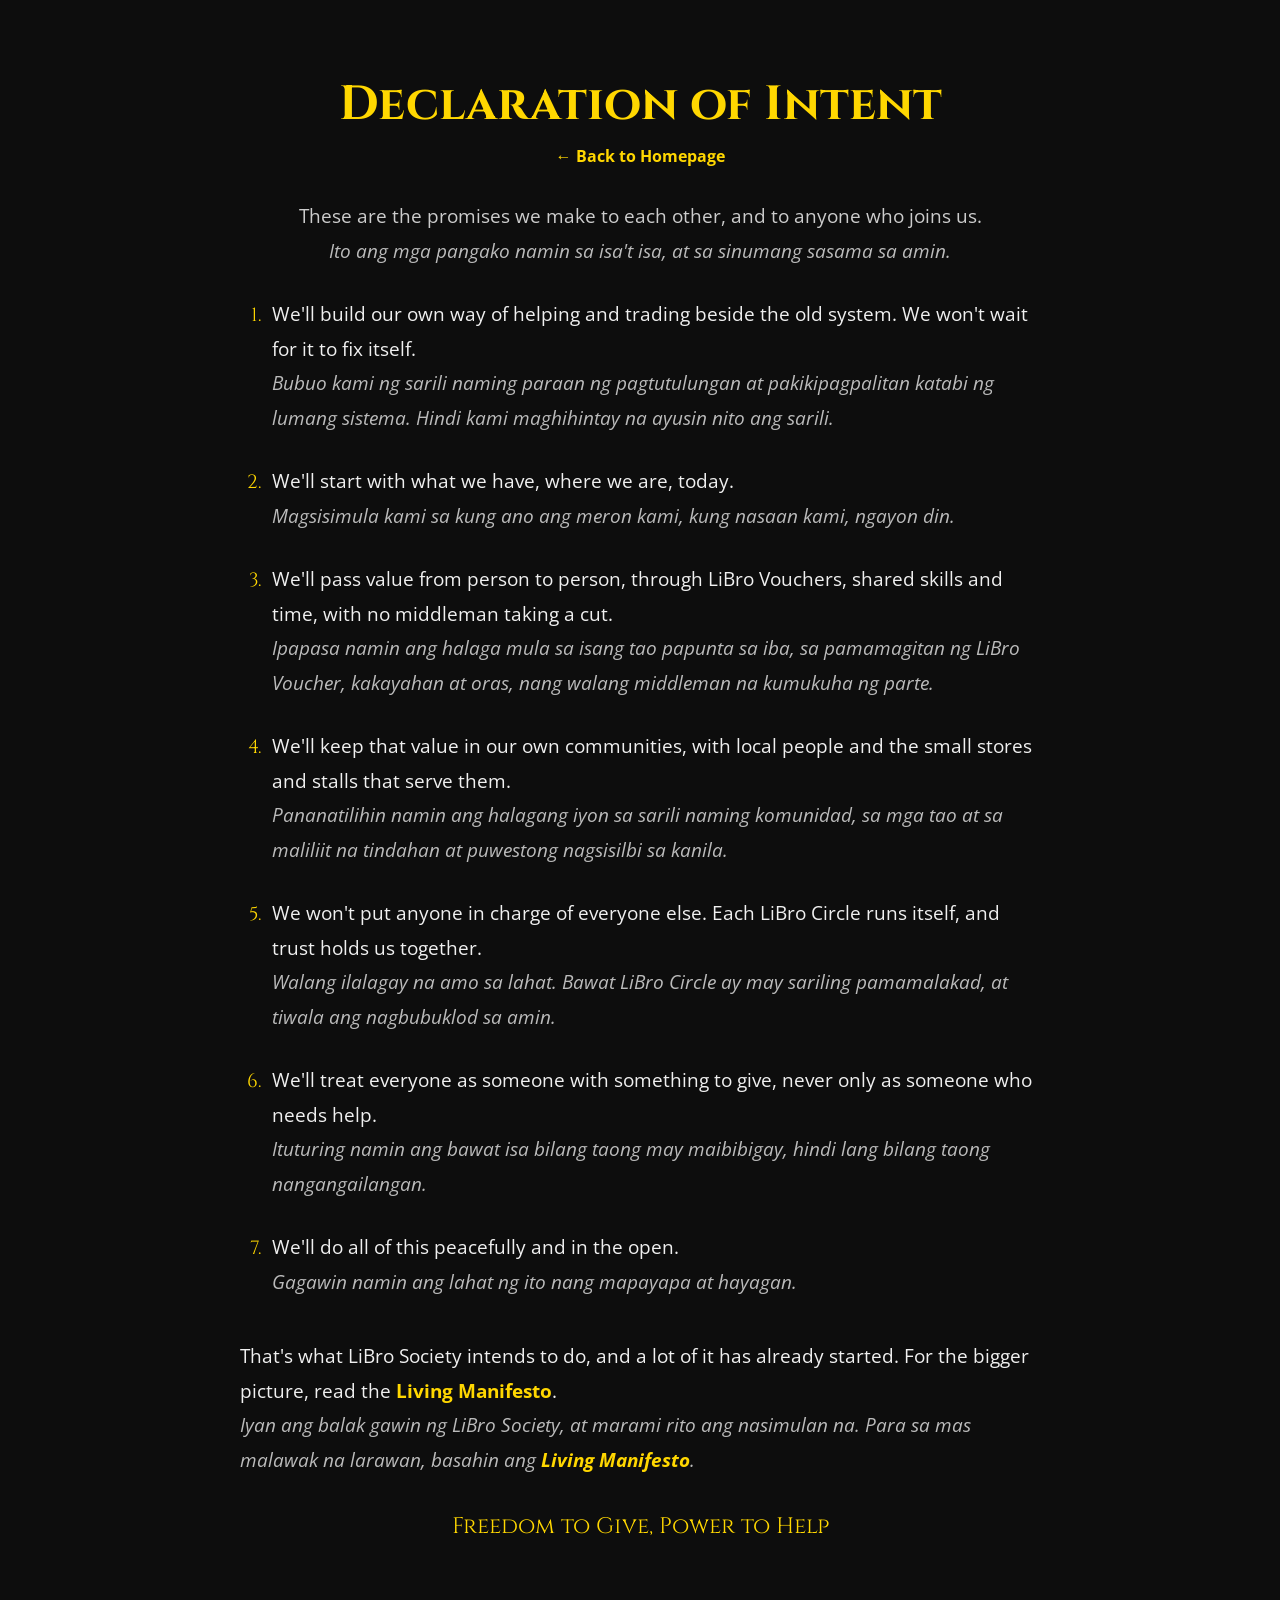
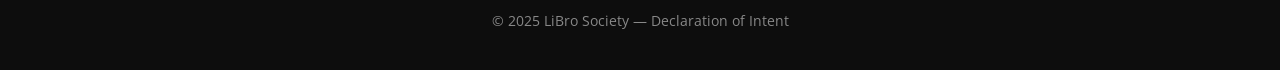
==== declaration-of-intent.html @ 7d2fedaa "Rewrite the Declaration of Intent as plain, concrete promises Replace the "Not X. Y." slogan lines w" ====
<!DOCTYPE html>
<html lang="en">
<head>
  <meta charset="UTF-8" />
  <meta name="viewport" content="width=device-width, initial-scale=1.0"/>
  <meta name="description" content="The Declaration of Intent of LiBro Society: the promises we make to each other and to anyone who joins us." />
  <title>Declaration of Intent | LiBro Society</title>
  <link href="https://fonts.googleapis.com/css2?family=Cinzel:wght@600&family=Open+Sans&display=swap" rel="stylesheet">
  <style>
    body {
      background-color: #0d0d0d;
      color: #f0f0f0;
      font-family: 'Open Sans', sans-serif;
      padding: 2rem;
    }
    h1 {
      font-family: 'Cinzel', serif;
      color: #ffd700;
      font-size: 3rem;
      text-align: center;
      margin-bottom: 0.5rem;
    }
    .back-link {
      text-align: center;
      margin-bottom: 2rem;
    }
    .back-link a,
    .scroll a {
      color: #ffd700;
      text-decoration: none;
      font-weight: bold;
    }
    .back-link a:hover,
    .scroll a:hover {
      text-decoration: underline;
    }
    .scroll {
      max-width: 800px;
      margin: auto;
      line-height: 1.8;
      font-size: 1.2rem;
    }
    .scroll p {
      margin: 0 0 1.8rem;
    }
    .intro {
      text-align: center;
      color: #cccccc;
    }
    .promises {
      margin: 0 0 2.5rem;
      padding-left: 1.6rem;
    }
    .promises li {
      margin-bottom: 1.8rem;
      padding-left: 0.4rem;
    }
    .promises li::marker {
      font-family: 'Cinzel', serif;
      color: #ffd700;
    }
    .tagalog {
      display: block;
      color: #bbbbbb;
      font-style: italic;
    }
    .motto {
      font-family: 'Cinzel', serif;
      color: #ffd700;
      text-align: center;
      font-size: 1.4rem;
      margin-top: 3rem;
    }
    footer {
      text-align: center;
      margin-top: 4rem;
      font-size: 0.9rem;
      color: #888;
    }
    @media (max-width: 600px) {
      body { padding: 1rem; }
      h1 { font-size: 2.2rem; }
      .scroll { font-size: 1.05rem; }
      .motto { font-size: 1.15rem; }
    }
  </style>
</head>
<body>

  <h1>Declaration of Intent</h1>
  <div class="back-link">
    <a href="index.html">&larr; Back to Homepage</a>
  </div>

  <div class="scroll">
    <p class="intro">
      These are the promises we make to each other, and to anyone who joins us.
      <span class="tagalog" lang="tl">Ito ang mga pangako namin sa isa't isa, at sa sinumang sasama sa amin.</span>
    </p>

    <ol class="promises">
      <li>
        We'll build our own way of helping and trading beside the old system. We won't wait for it to fix itself.
        <span class="tagalog" lang="tl">Bubuo kami ng sarili naming paraan ng pagtutulungan at pakikipagpalitan katabi ng lumang sistema. Hindi kami maghihintay na ayusin nito ang sarili.</span>
      </li>
      <li>
        We'll start with what we have, where we are, today.
        <span class="tagalog" lang="tl">Magsisimula kami sa kung ano ang meron kami, kung nasaan kami, ngayon din.</span>
      </li>
      <li>
        We'll pass value from person to person, through LiBro Vouchers, shared skills and time, with no middleman taking a cut.
        <span class="tagalog" lang="tl">Ipapasa namin ang halaga mula sa isang tao papunta sa iba, sa pamamagitan ng LiBro Voucher, kakayahan at oras, nang walang middleman na kumukuha ng parte.</span>
      </li>
      <li>
        We'll keep that value in our own communities, with local people and the small stores and stalls that serve them.
        <span class="tagalog" lang="tl">Pananatilihin namin ang halagang iyon sa sarili naming komunidad, sa mga tao at sa maliliit na tindahan at puwestong nagsisilbi sa kanila.</span>
      </li>
      <li>
        We won't put anyone in charge of everyone else. Each LiBro Circle runs itself, and trust holds us together.
        <span class="tagalog" lang="tl">Walang ilalagay na amo sa lahat. Bawat LiBro Circle ay may sariling pamamalakad, at tiwala ang nagbubuklod sa amin.</span>
      </li>
      <li>
        We'll treat everyone as someone with something to give, never only as someone who needs help.
        <span class="tagalog" lang="tl">Ituturing namin ang bawat isa bilang taong may maibibigay, hindi lang bilang taong nangangailangan.</span>
      </li>
      <li>
        We'll do all of this peacefully and in the open.
        <span class="tagalog" lang="tl">Gagawin namin ang lahat ng ito nang mapayapa at hayagan.</span>
      </li>
    </ol>

    <p>
      That's what LiBro Society intends to do, and a lot of it has already started. For the bigger picture, read the <a href="living-manifesto.html">Living Manifesto</a>.
      <span class="tagalog" lang="tl">Iyan ang balak gawin ng LiBro Society, at marami rito ang nasimulan na. Para sa mas malawak na larawan, basahin ang <a href="living-manifesto.html">Living Manifesto</a>.</span>
    </p>

    <p class="motto">Freedom to Give, Power to Help</p>
  </div>

  <footer>&copy; 2025 LiBro Society — Declaration of Intent</footer>

</body>
</html>
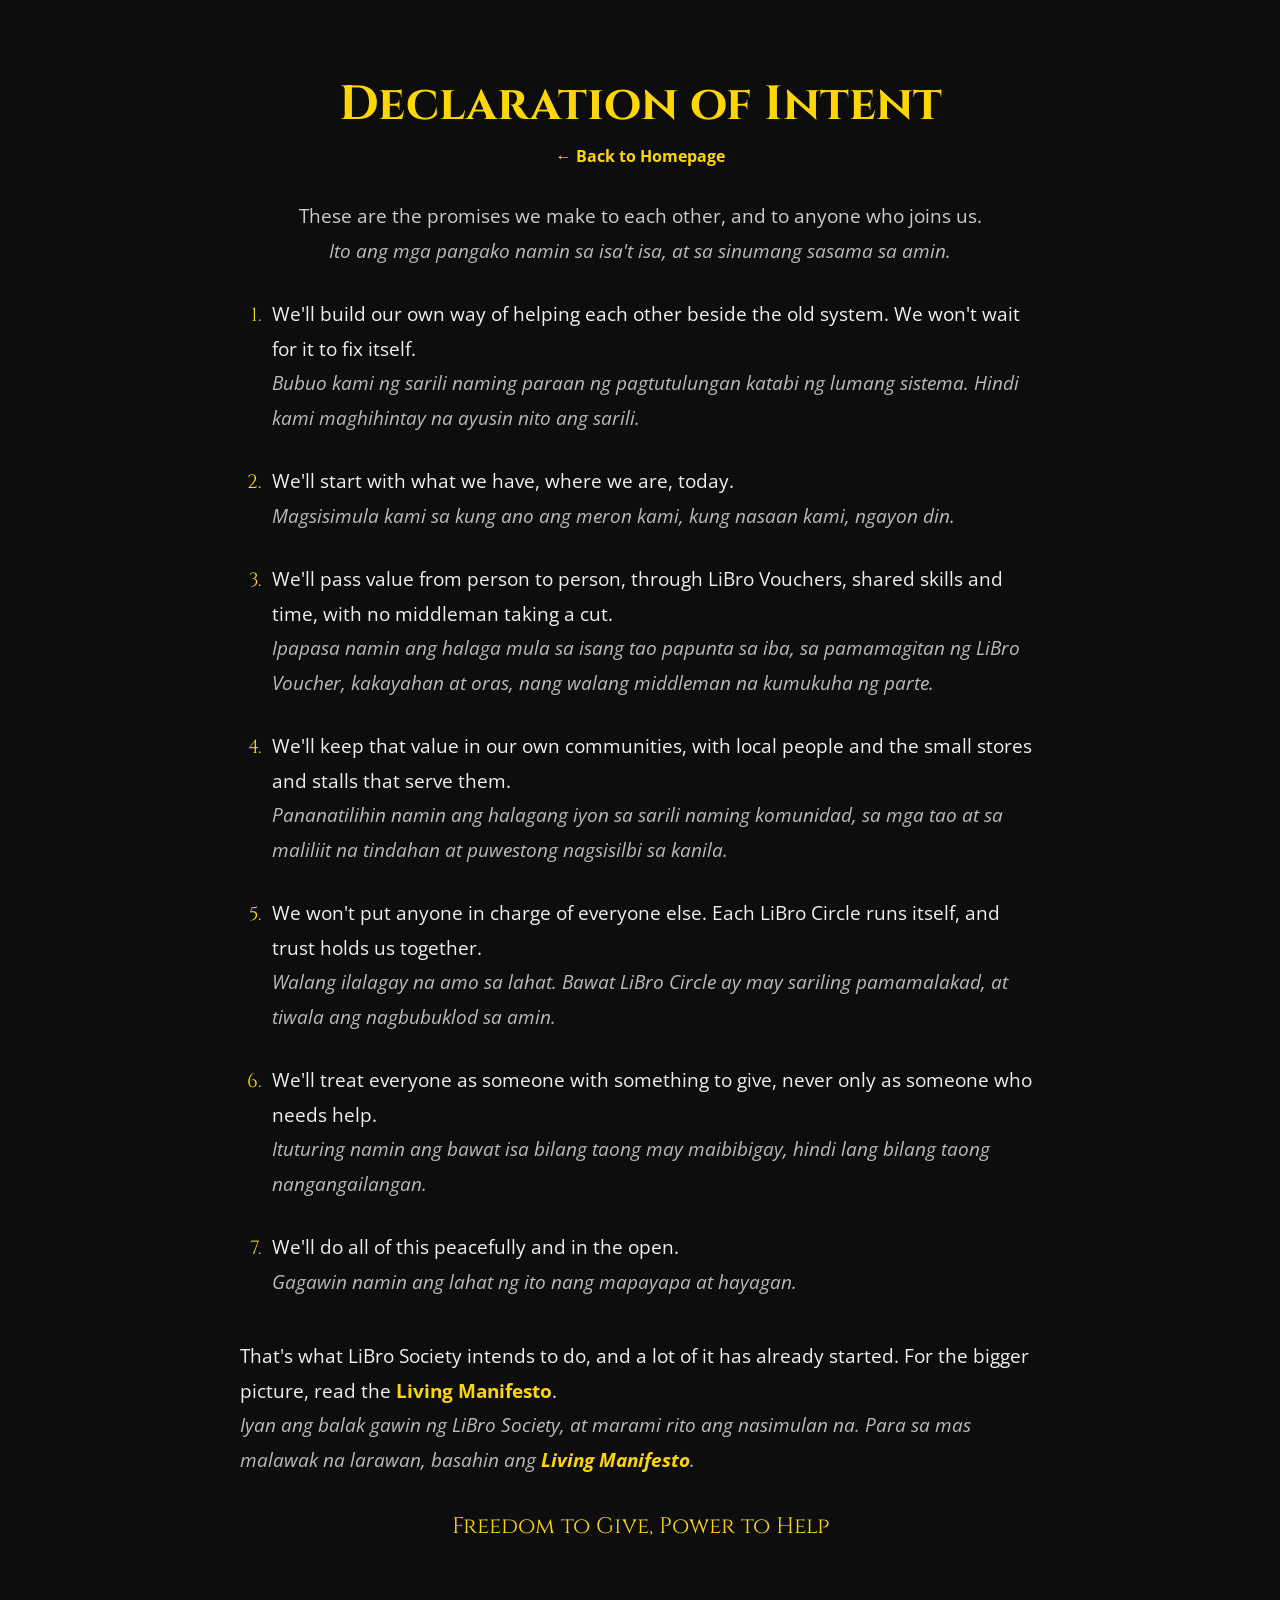
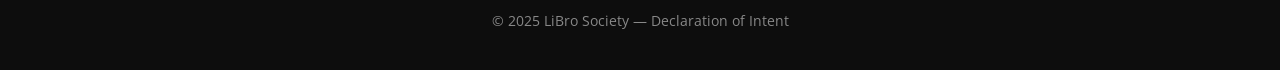
==== commit 3ed62094: "Drop the "not charity" line and earning and trading wording Show that everyone gives and is helped i" ====
--- a/declaration-of-intent.html
+++ b/declaration-of-intent.html
@@ -100,8 +100,8 @@
 
     <ol class="promises">
       <li>
-        We'll build our own way of helping and trading beside the old system. We won't wait for it to fix itself.
-        <span class="tagalog" lang="tl">Bubuo kami ng sarili naming paraan ng pagtutulungan at pakikipagpalitan katabi ng lumang sistema. Hindi kami maghihintay na ayusin nito ang sarili.</span>
+        We'll build our own way of helping each other beside the old system. We won't wait for it to fix itself.
+        <span class="tagalog" lang="tl">Bubuo kami ng sarili naming paraan ng pagtutulungan katabi ng lumang sistema. Hindi kami maghihintay na ayusin nito ang sarili.</span>
       </li>
       <li>
         We'll start with what we have, where we are, today.
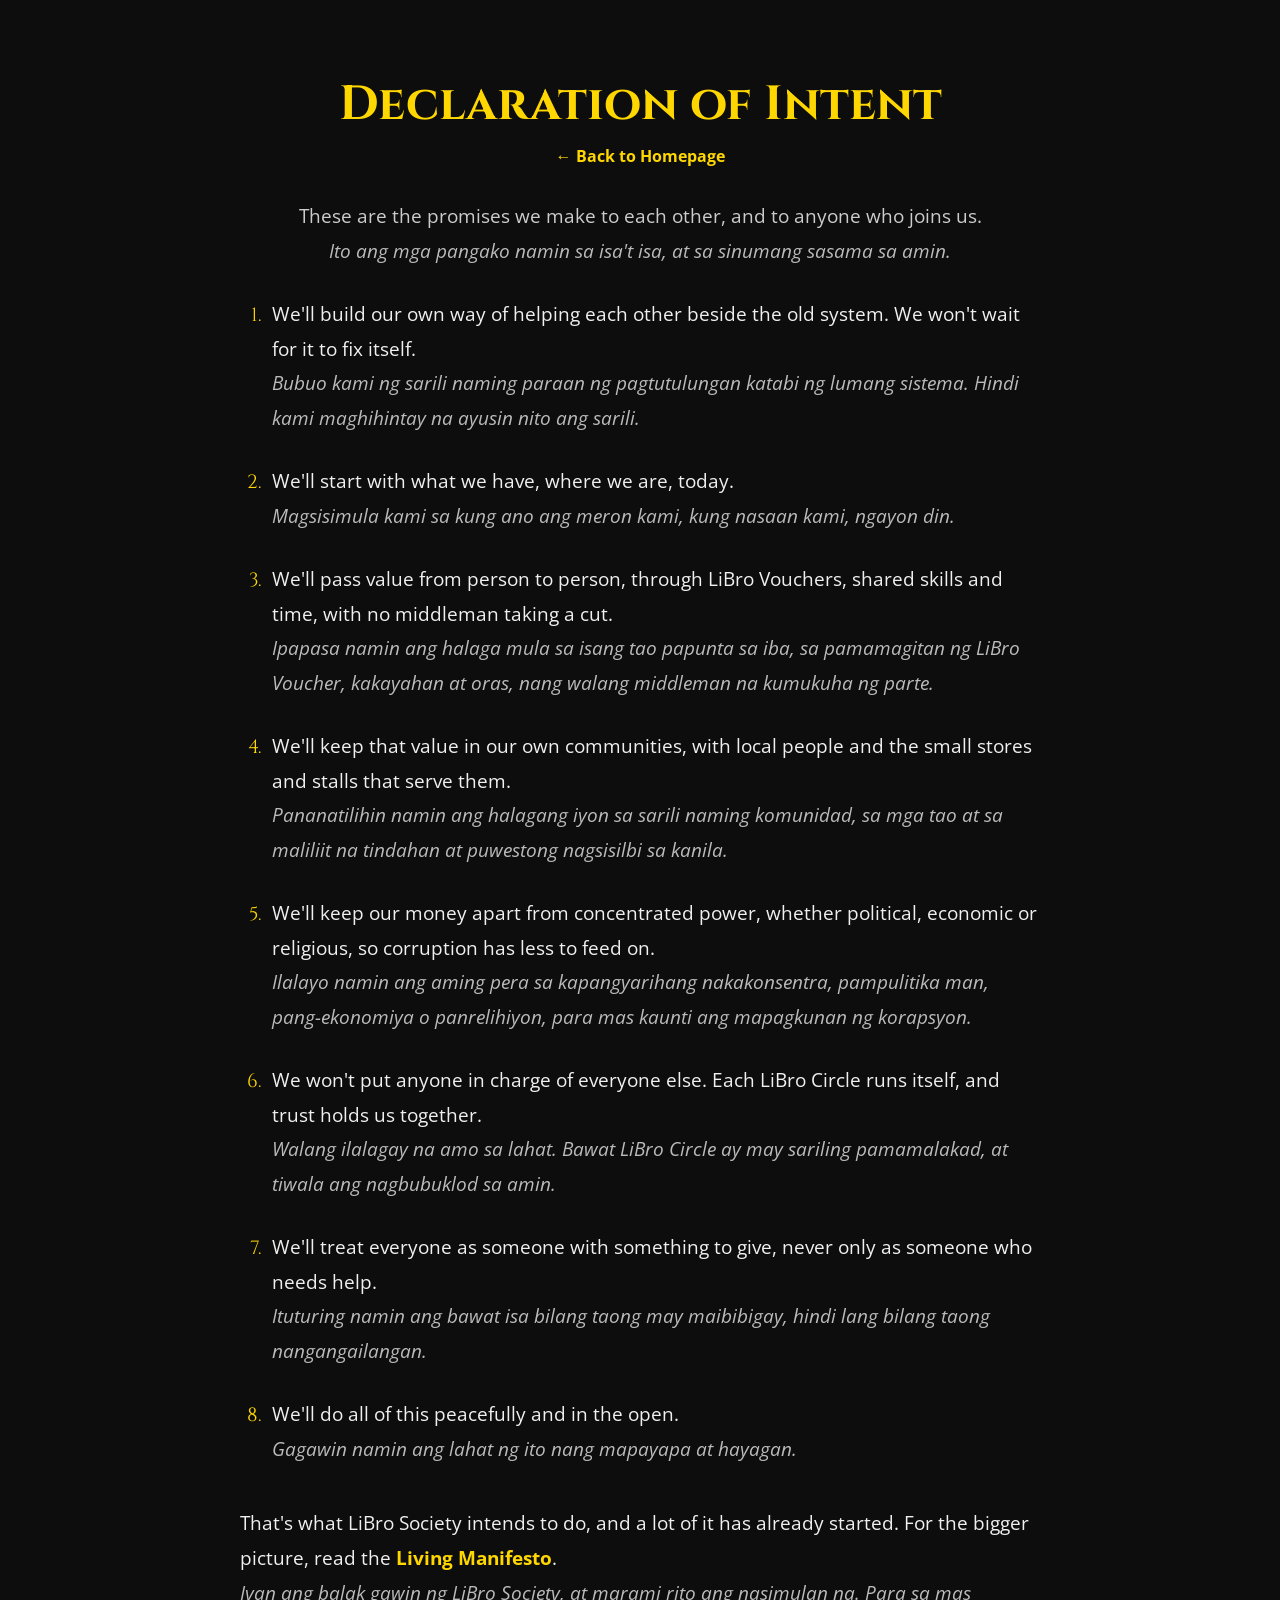
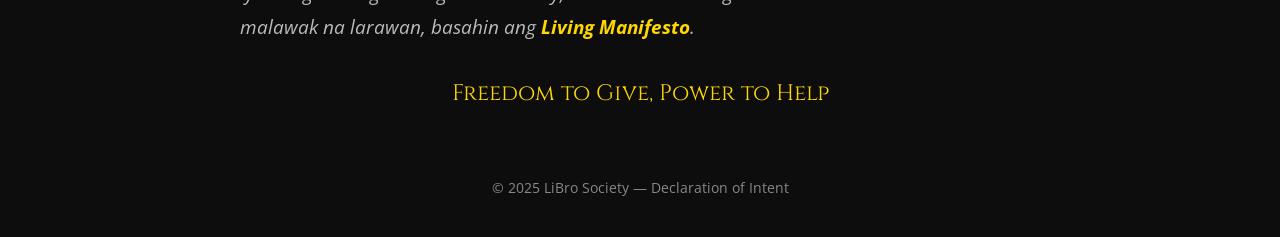
==== commit 0e67960f: "Add a stand against corruption to both manifesto pages Explain that corruption grows where money and" ====
--- a/declaration-of-intent.html
+++ b/declaration-of-intent.html
@@ -116,6 +116,10 @@
         <span class="tagalog" lang="tl">Pananatilihin namin ang halagang iyon sa sarili naming komunidad, sa mga tao at sa maliliit na tindahan at puwestong nagsisilbi sa kanila.</span>
       </li>
       <li>
+        We'll keep our money apart from concentrated power, whether political, economic or religious, so corruption has less to feed on.
+        <span class="tagalog" lang="tl">Ilalayo namin ang aming pera sa kapangyarihang nakakonsentra, pampulitika man, pang-ekonomiya o panrelihiyon, para mas kaunti ang mapagkunan ng korapsyon.</span>
+      </li>
+      <li>
         We won't put anyone in charge of everyone else. Each LiBro Circle runs itself, and trust holds us together.
         <span class="tagalog" lang="tl">Walang ilalagay na amo sa lahat. Bawat LiBro Circle ay may sariling pamamalakad, at tiwala ang nagbubuklod sa amin.</span>
       </li>
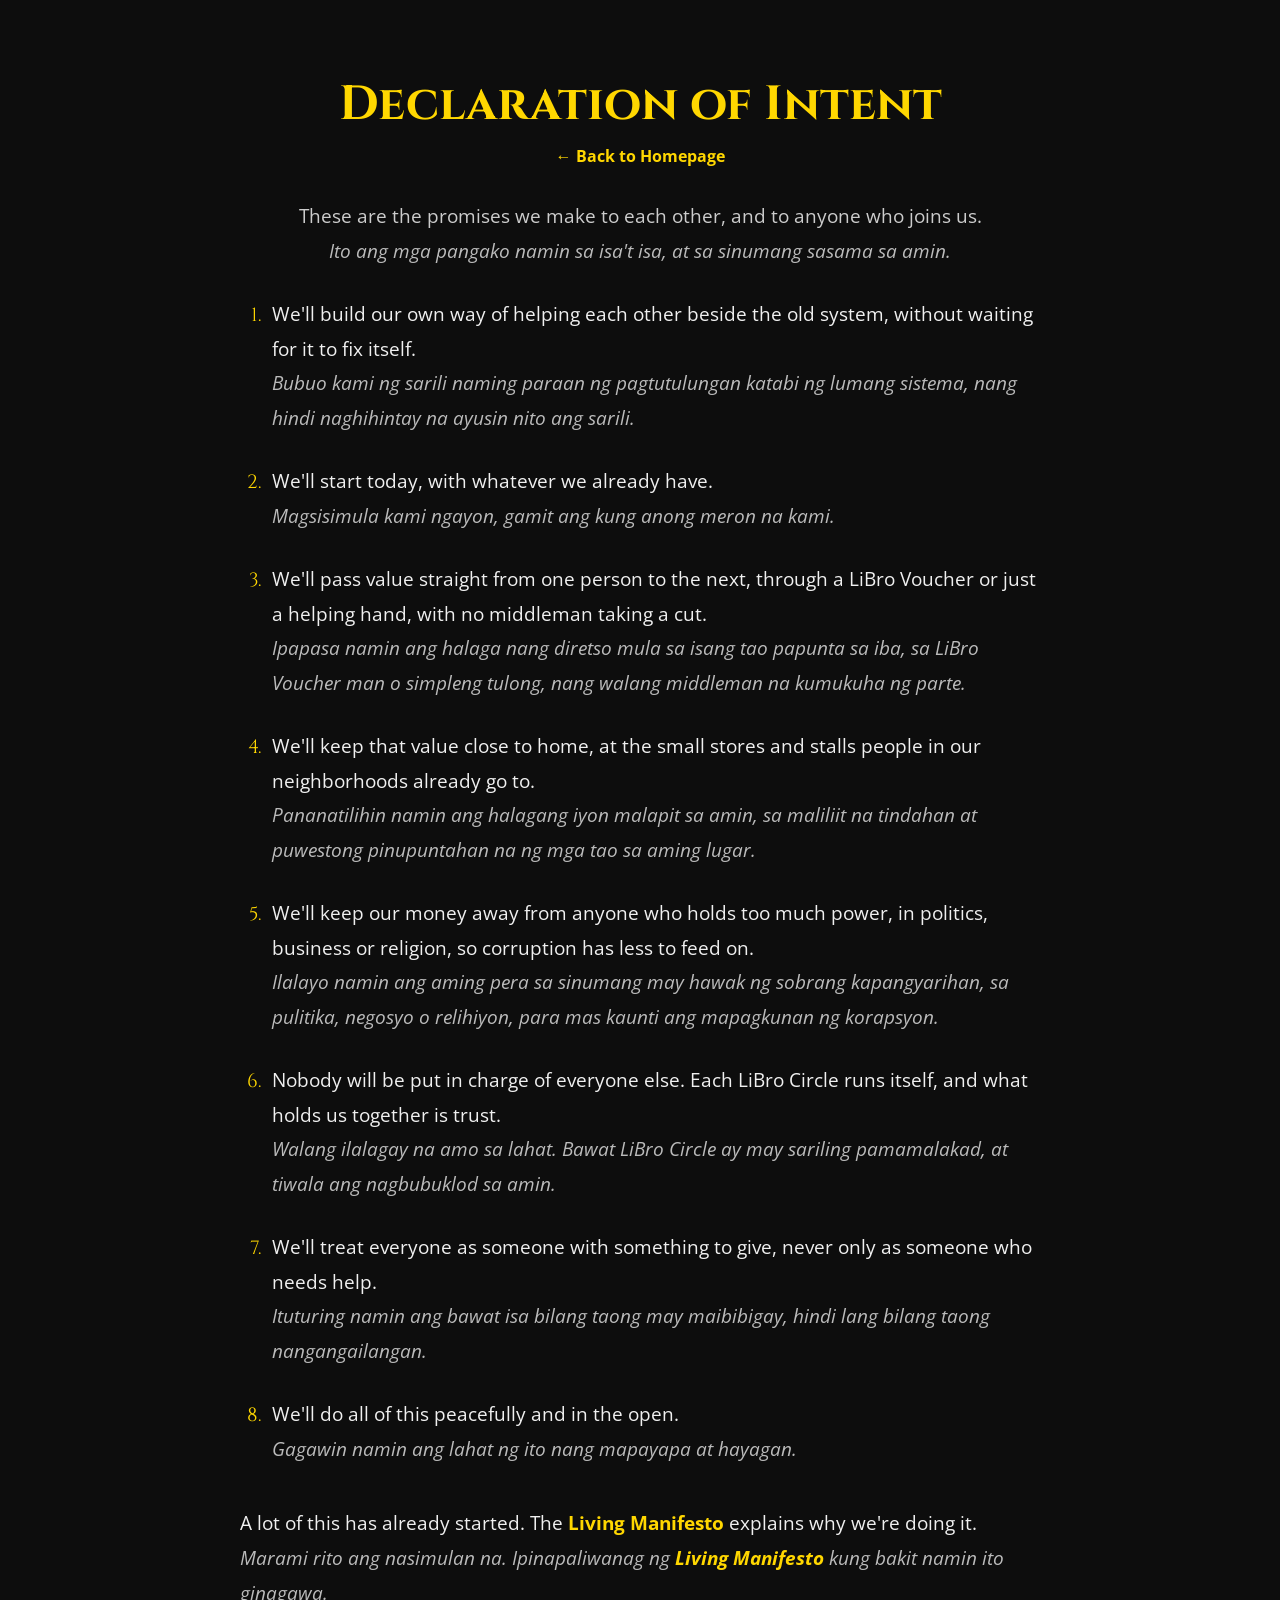
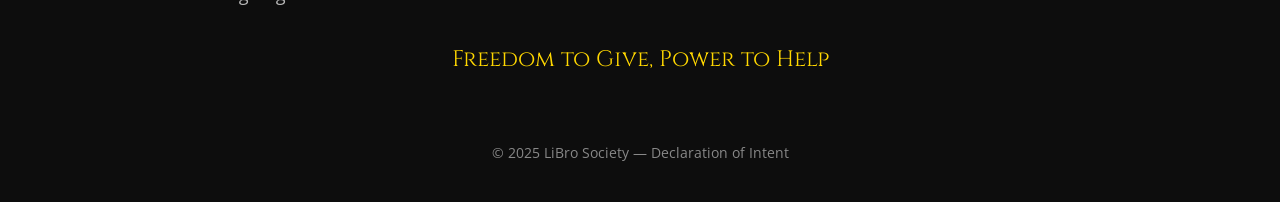
==== commit a8db9043: "Humanize the Living Manifesto and Declaration of Intent Break up the three-item lists, cut one-line " ====
--- a/declaration-of-intent.html
+++ b/declaration-of-intent.html
@@ -100,27 +100,27 @@
 
     <ol class="promises">
       <li>
-        We'll build our own way of helping each other beside the old system. We won't wait for it to fix itself.
-        <span class="tagalog" lang="tl">Bubuo kami ng sarili naming paraan ng pagtutulungan katabi ng lumang sistema. Hindi kami maghihintay na ayusin nito ang sarili.</span>
+        We'll build our own way of helping each other beside the old system, without waiting for it to fix itself.
+        <span class="tagalog" lang="tl">Bubuo kami ng sarili naming paraan ng pagtutulungan katabi ng lumang sistema, nang hindi naghihintay na ayusin nito ang sarili.</span>
       </li>
       <li>
-        We'll start with what we have, where we are, today.
-        <span class="tagalog" lang="tl">Magsisimula kami sa kung ano ang meron kami, kung nasaan kami, ngayon din.</span>
+        We'll start today, with whatever we already have.
+        <span class="tagalog" lang="tl">Magsisimula kami ngayon, gamit ang kung anong meron na kami.</span>
       </li>
       <li>
-        We'll pass value from person to person, through LiBro Vouchers, shared skills and time, with no middleman taking a cut.
-        <span class="tagalog" lang="tl">Ipapasa namin ang halaga mula sa isang tao papunta sa iba, sa pamamagitan ng LiBro Voucher, kakayahan at oras, nang walang middleman na kumukuha ng parte.</span>
+        We'll pass value straight from one person to the next, through a LiBro Voucher or just a helping hand, with no middleman taking a cut.
+        <span class="tagalog" lang="tl">Ipapasa namin ang halaga nang diretso mula sa isang tao papunta sa iba, sa LiBro Voucher man o simpleng tulong, nang walang middleman na kumukuha ng parte.</span>
       </li>
       <li>
-        We'll keep that value in our own communities, with local people and the small stores and stalls that serve them.
-        <span class="tagalog" lang="tl">Pananatilihin namin ang halagang iyon sa sarili naming komunidad, sa mga tao at sa maliliit na tindahan at puwestong nagsisilbi sa kanila.</span>
+        We'll keep that value close to home, at the small stores and stalls people in our neighborhoods already go to.
+        <span class="tagalog" lang="tl">Pananatilihin namin ang halagang iyon malapit sa amin, sa maliliit na tindahan at puwestong pinupuntahan na ng mga tao sa aming lugar.</span>
       </li>
       <li>
-        We'll keep our money apart from concentrated power, whether political, economic or religious, so corruption has less to feed on.
-        <span class="tagalog" lang="tl">Ilalayo namin ang aming pera sa kapangyarihang nakakonsentra, pampulitika man, pang-ekonomiya o panrelihiyon, para mas kaunti ang mapagkunan ng korapsyon.</span>
+        We'll keep our money away from anyone who holds too much power, in politics, business or religion, so corruption has less to feed on.
+        <span class="tagalog" lang="tl">Ilalayo namin ang aming pera sa sinumang may hawak ng sobrang kapangyarihan, sa pulitika, negosyo o relihiyon, para mas kaunti ang mapagkunan ng korapsyon.</span>
       </li>
       <li>
-        We won't put anyone in charge of everyone else. Each LiBro Circle runs itself, and trust holds us together.
+        Nobody will be put in charge of everyone else. Each LiBro Circle runs itself, and what holds us together is trust.
         <span class="tagalog" lang="tl">Walang ilalagay na amo sa lahat. Bawat LiBro Circle ay may sariling pamamalakad, at tiwala ang nagbubuklod sa amin.</span>
       </li>
       <li>
@@ -134,8 +134,8 @@
     </ol>
 
     <p>
-      That's what LiBro Society intends to do, and a lot of it has already started. For the bigger picture, read the <a href="living-manifesto.html">Living Manifesto</a>.
-      <span class="tagalog" lang="tl">Iyan ang balak gawin ng LiBro Society, at marami rito ang nasimulan na. Para sa mas malawak na larawan, basahin ang <a href="living-manifesto.html">Living Manifesto</a>.</span>
+      A lot of this has already started. The <a href="living-manifesto.html">Living Manifesto</a> explains why we're doing it.
+      <span class="tagalog" lang="tl">Marami rito ang nasimulan na. Ipinapaliwanag ng <a href="living-manifesto.html">Living Manifesto</a> kung bakit namin ito ginagawa.</span>
     </p>
 
     <p class="motto">Freedom to Give, Power to Help</p>
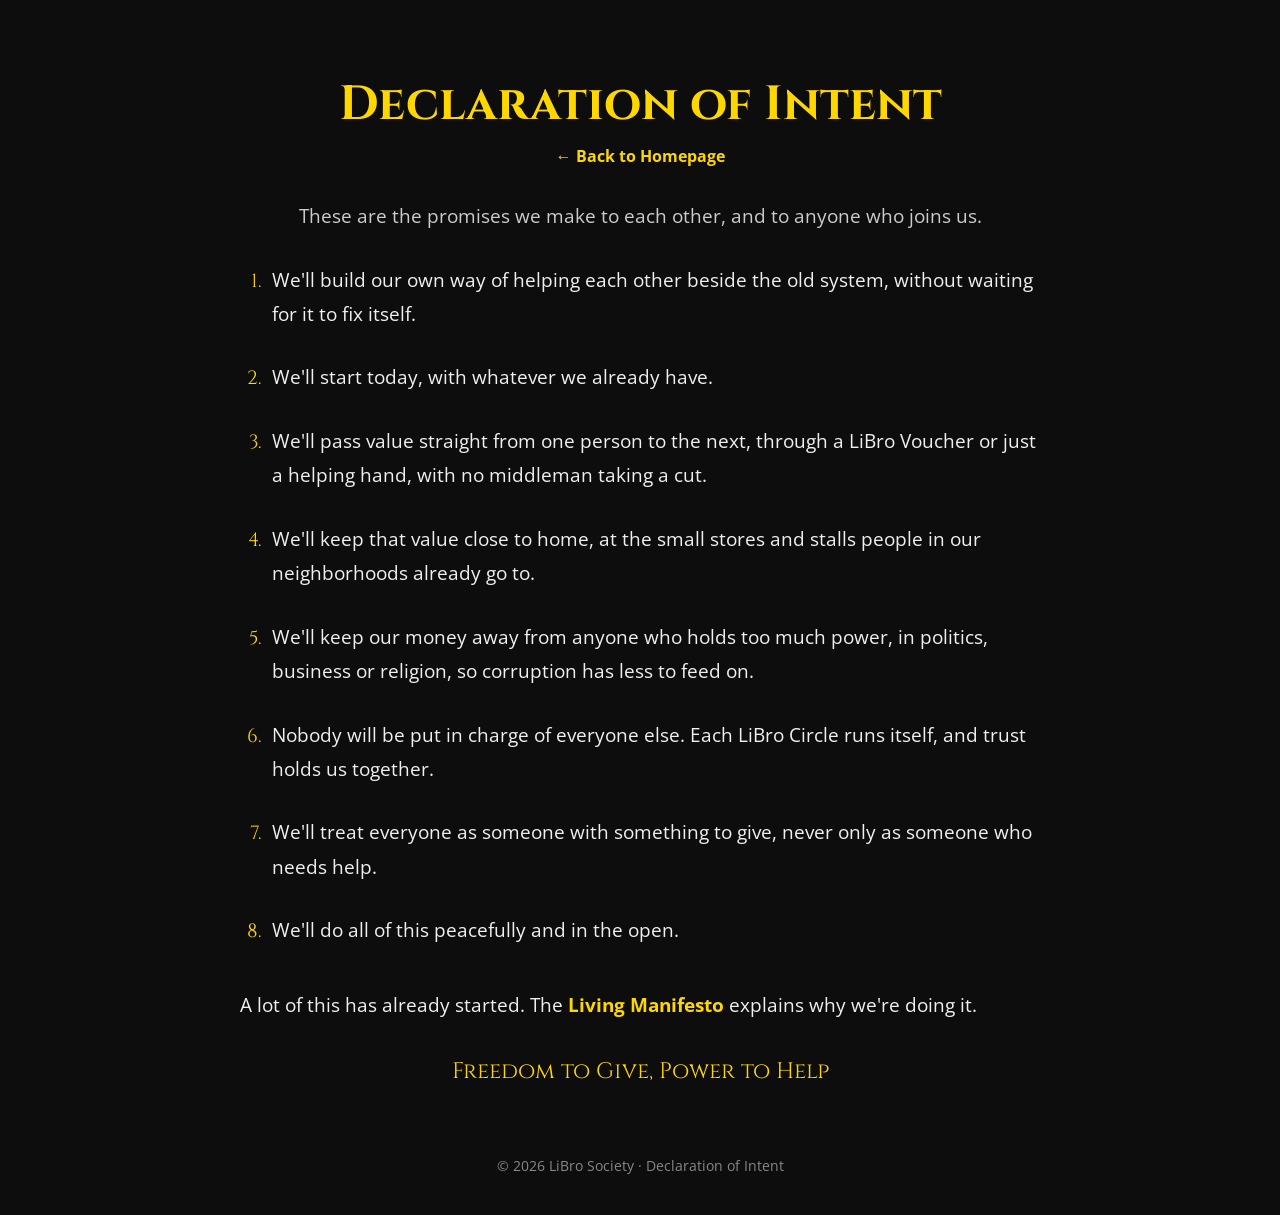
==== commit 5bd4dad0: "Homepage motto up top; drop Tagalog; plainer wording - Homepage: motto moves under the intro (two li" ====
--- a/declaration-of-intent.html
+++ b/declaration-of-intent.html
@@ -59,11 +59,6 @@
       font-family: 'Cinzel', serif;
       color: #ffd700;
     }
-    .tagalog {
-      display: block;
-      color: #bbbbbb;
-      font-style: italic;
-    }
     .motto {
       font-family: 'Cinzel', serif;
       color: #ffd700;
@@ -95,53 +90,43 @@
   <div class="scroll">
     <p class="intro">
       These are the promises we make to each other, and to anyone who joins us.
-      <span class="tagalog" lang="tl">Ito ang mga pangako namin sa isa't isa, at sa sinumang sasama sa amin.</span>
     </p>
 
     <ol class="promises">
       <li>
         We'll build our own way of helping each other beside the old system, without waiting for it to fix itself.
-        <span class="tagalog" lang="tl">Bubuo kami ng sarili naming paraan ng pagtutulungan katabi ng lumang sistema, nang hindi naghihintay na ayusin nito ang sarili.</span>
       </li>
       <li>
         We'll start today, with whatever we already have.
-        <span class="tagalog" lang="tl">Magsisimula kami ngayon, gamit ang kung anong meron na kami.</span>
       </li>
       <li>
         We'll pass value straight from one person to the next, through a LiBro Voucher or just a helping hand, with no middleman taking a cut.
-        <span class="tagalog" lang="tl">Ipapasa namin ang halaga nang diretso mula sa isang tao papunta sa iba, sa LiBro Voucher man o simpleng tulong, nang walang middleman na kumukuha ng parte.</span>
       </li>
       <li>
         We'll keep that value close to home, at the small stores and stalls people in our neighborhoods already go to.
-        <span class="tagalog" lang="tl">Pananatilihin namin ang halagang iyon malapit sa amin, sa maliliit na tindahan at puwestong pinupuntahan na ng mga tao sa aming lugar.</span>
       </li>
       <li>
         We'll keep our money away from anyone who holds too much power, in politics, business or religion, so corruption has less to feed on.
-        <span class="tagalog" lang="tl">Ilalayo namin ang aming pera sa sinumang may hawak ng sobrang kapangyarihan, sa pulitika, negosyo o relihiyon, para mas kaunti ang mapagkunan ng korapsyon.</span>
       </li>
       <li>
-        Nobody will be put in charge of everyone else. Each LiBro Circle runs itself, and what holds us together is trust.
-        <span class="tagalog" lang="tl">Walang ilalagay na amo sa lahat. Bawat LiBro Circle ay may sariling pamamalakad, at tiwala ang nagbubuklod sa amin.</span>
+        Nobody will be put in charge of everyone else. Each LiBro Circle runs itself, and trust holds us together.
       </li>
       <li>
         We'll treat everyone as someone with something to give, never only as someone who needs help.
-        <span class="tagalog" lang="tl">Ituturing namin ang bawat isa bilang taong may maibibigay, hindi lang bilang taong nangangailangan.</span>
       </li>
       <li>
         We'll do all of this peacefully and in the open.
-        <span class="tagalog" lang="tl">Gagawin namin ang lahat ng ito nang mapayapa at hayagan.</span>
       </li>
     </ol>
 
     <p>
       A lot of this has already started. The <a href="living-manifesto.html">Living Manifesto</a> explains why we're doing it.
-      <span class="tagalog" lang="tl">Marami rito ang nasimulan na. Ipinapaliwanag ng <a href="living-manifesto.html">Living Manifesto</a> kung bakit namin ito ginagawa.</span>
     </p>
 
     <p class="motto">Freedom to Give, Power to Help</p>
   </div>
 
-  <footer>&copy; 2025 LiBro Society — Declaration of Intent</footer>
+  <footer>&copy; 2026 LiBro Society &middot; Declaration of Intent</footer>
 
 </body>
 </html>
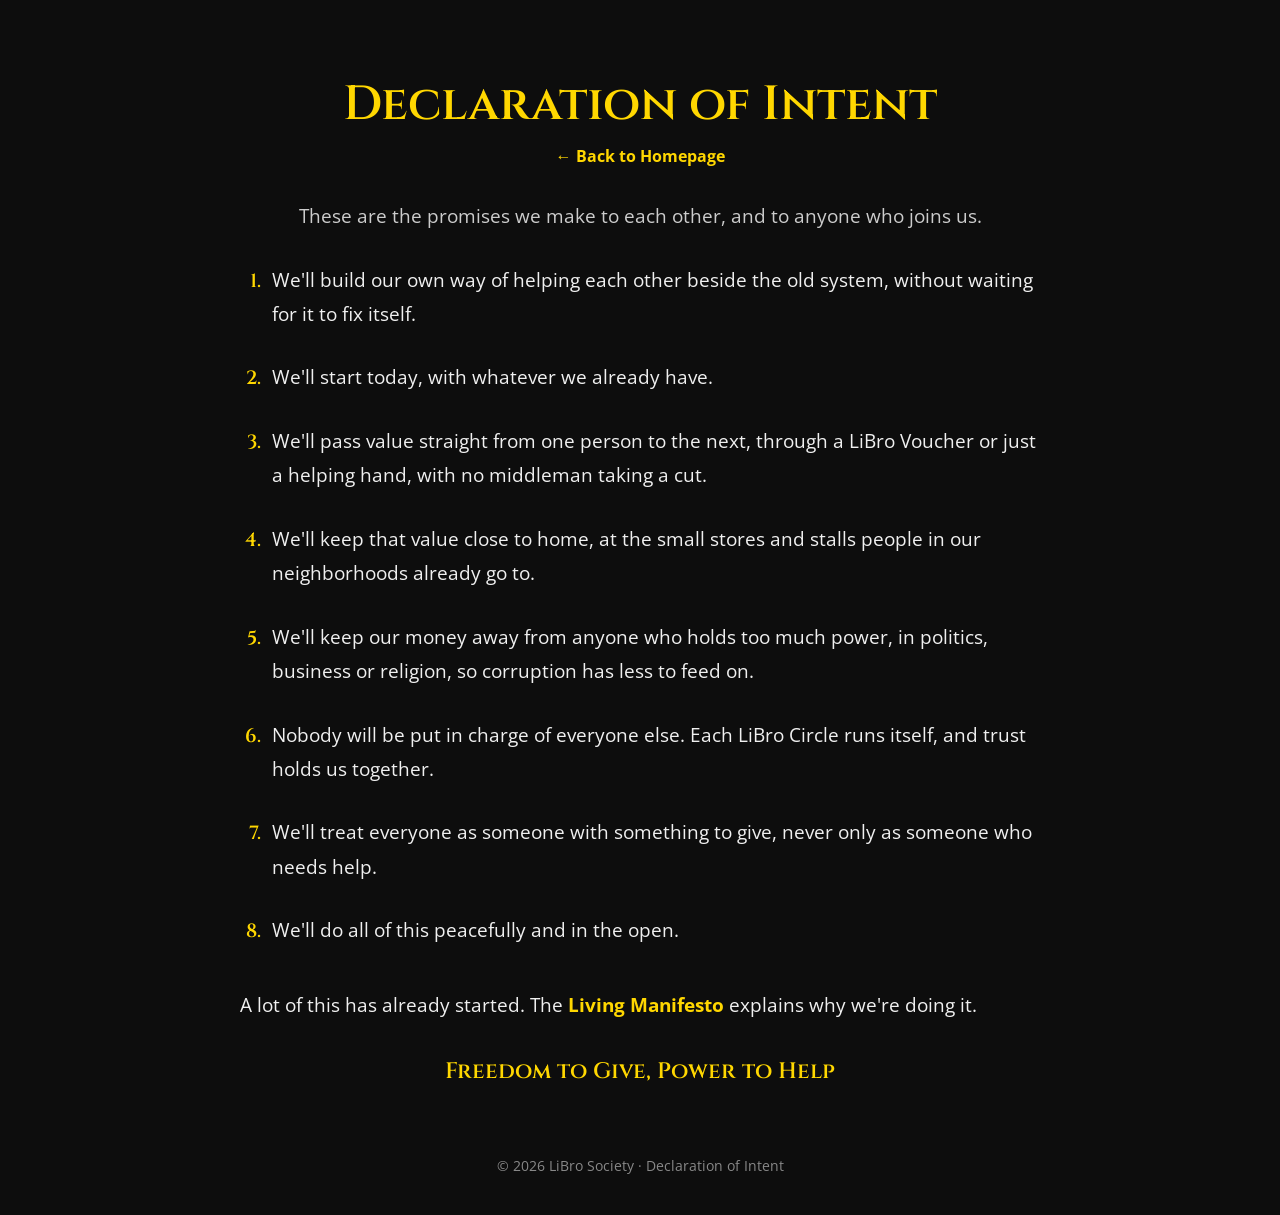
==== commit 18fd42b0: "Smaller video, fonts kept with the site, gold Talk to LiBro button, Arweave link - Video re-encoded " ====
--- a/declaration-of-intent.html
+++ b/declaration-of-intent.html
@@ -5,7 +5,18 @@
   <meta name="viewport" content="width=device-width, initial-scale=1.0"/>
   <meta name="description" content="The Declaration of Intent of LiBro Society: the promises we make to each other and to anyone who joins us." />
   <title>Declaration of Intent | LiBro Society</title>
-  <link href="https://fonts.googleapis.com/css2?family=Cinzel:wght@600&family=Open+Sans&display=swap" rel="stylesheet">
+  <link rel="icon" href="favicon.ico" sizes="any">
+  <link rel="apple-touch-icon" href="apple-touch-icon.png">
+  <!-- Link previews on Telegram, Facebook and X -->
+  <meta property="og:type" content="website">
+  <meta property="og:site_name" content="LiBro Society">
+  <meta property="og:title" content="Declaration of Intent | LiBro Society">
+  <meta property="og:description" content="The Declaration of Intent of LiBro Society: the promises we make to each other and to anyone who joins us.">
+  <meta property="og:image" content="https://libro.gives/hero.jpg">
+  <meta property="og:image:width" content="1600">
+  <meta property="og:image:height" content="895">
+  <meta name="twitter:card" content="summary_large_image">
+  <link rel="stylesheet" href="fonts/fonts.css">
   <style>
     body {
       background-color: #0d0d0d;
--- a/fonts/fonts.css
+++ b/fonts/fonts.css
@@ -0,0 +1,11 @@
+/* The site's two fonts, kept with the site so no page loads anything from Google
+   and the Arweave copy looks the same forever. Both are free fonts (SIL Open Font License, see the OFL files here).
+   Open Sans is one file that holds every weight, so bold text is real bold. */
+@font-face { font-family: 'Cinzel'; font-style: normal; font-weight: 600; font-display: swap;
+  src: url(cinzel-600-latin-ext.woff2) format('woff2'); unicode-range: U+0100-02BA, U+02BD-02C5, U+02C7-02CC, U+02CE-02D7, U+02DD-02FF, U+0304, U+0308, U+0329, U+1D00-1DBF, U+1E00-1E9F, U+1EF2-1EFF, U+2020, U+20A0-20AB, U+20AD-20C4, U+2113, U+2C60-2C7F, U+A720-A7FF; }
+@font-face { font-family: 'Cinzel'; font-style: normal; font-weight: 600; font-display: swap;
+  src: url(cinzel-600-latin.woff2) format('woff2'); unicode-range: U+0000-00FF, U+0131, U+0152-0153, U+02BB-02BC, U+02C6, U+02DA, U+02DC, U+0304, U+0308, U+0329, U+2000-206F, U+20AC, U+2122, U+2191, U+2193, U+2212, U+2215, U+FEFF, U+FFFD; }
+@font-face { font-family: 'Open Sans'; font-style: normal; font-weight: 400 700; font-stretch: 100%; font-display: swap;
+  src: url(open-sans-latin-ext.woff2) format('woff2'); unicode-range: U+0100-02BA, U+02BD-02C5, U+02C7-02CC, U+02CE-02D7, U+02DD-02FF, U+0304, U+0308, U+0329, U+1D00-1DBF, U+1E00-1E9F, U+1EF2-1EFF, U+2020, U+20A0-20AB, U+20AD-20C4, U+2113, U+2C60-2C7F, U+A720-A7FF; }
+@font-face { font-family: 'Open Sans'; font-style: normal; font-weight: 400 700; font-stretch: 100%; font-display: swap;
+  src: url(open-sans-latin.woff2) format('woff2'); unicode-range: U+0000-00FF, U+0131, U+0152-0153, U+02BB-02BC, U+02C6, U+02DA, U+02DC, U+0304, U+0308, U+0329, U+2000-206F, U+20AC, U+2122, U+2191, U+2193, U+2212, U+2215, U+FEFF, U+FFFD; }
